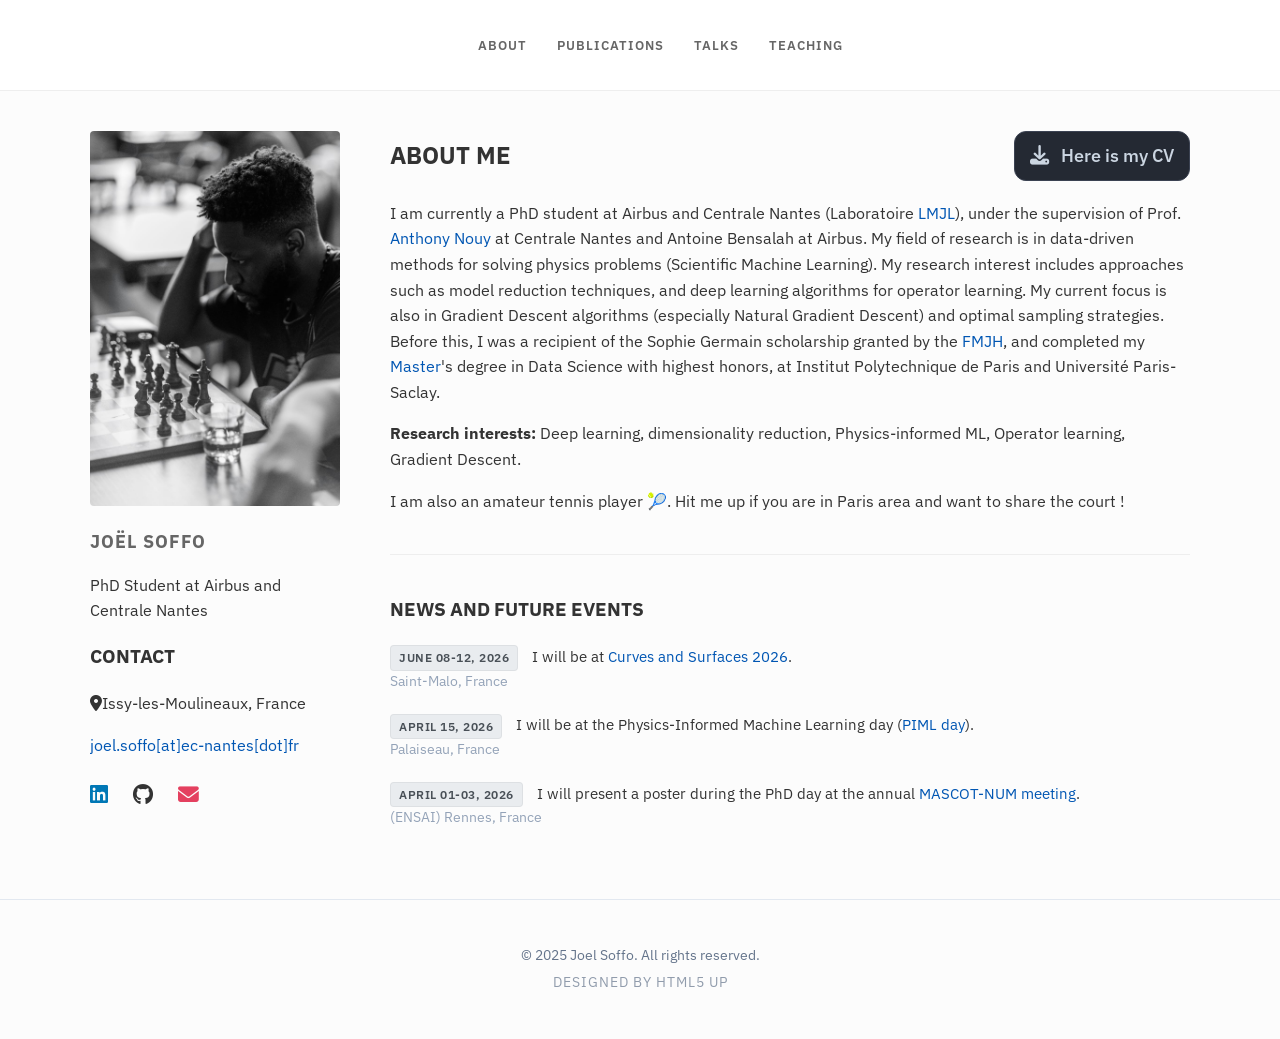
==== index.html @ 0dc975a4 "add head pic" ====
<!DOCTYPE html>
<html lang="en">
<head>
    <meta charset="UTF-8">
    <meta name="viewport" content="width=device-width, initial-scale=1.0">
    <title> Joel Soffo</title>
    <link rel="icon" type="image/jpeg" href="Figures/roblox.jpeg">
    <link rel="stylesheet" href="style.css">
    <link href="https://fonts.googleapis.com/css2?family=IBM+Plex+Sans:wght@300;400;600&display=swap" rel="stylesheet">
  <link rel="stylesheet" href="https://cdnjs.cloudflare.com/ajax/libs/font-awesome/6.5.1/css/all.min.css">
</head>
<body>

    <nav>
        <ul>
            <li><a href="index.html">ABOUT</a></li>
            <li><a href="publications.html">PUBLICATIONS</a></li>
<!--            <li><a href="#softwares">SOFTWARES</a></li>-->
            <li><a href="talks.html">TALKS</a></li>
            <li><a href="teaching.html">TEACHING</a></li>
        </ul>
    </nav>

    <main class="container">
        <aside class="sidebar">
            <img src="Figures/photo_joel.jpeg" alt="Profile Picture" class="profile-img">
            <h2>Joël Soffo</h2>
            <p class="title">PhD Student at Airbus and Centrale Nantes</p>

            <div class="contact-info">
                <h3>CONTACT</h3>
                <p><i class="fas fa-map-marker-alt"> </i>Issy-les-Moulineaux, France</p>
                <p><a href="joel.soffo@ec-nantes.fr">joel.soffo[at]ec-nantes[dot]fr</a></p>
            </div>

            <div class="social-links">
<!--                <a href="#">📧</a> <a href="#">🐙</a> <a href="#">🔗</a>-->
                <a href="https://fr.linkedin.com/in/joelsoffo" target="_blank" style="color: #0077b5;">
          <i class="fab fa-linkedin"></i>
              </a>
                <a href="https://github.com/JoelSOFFO" target="_blank" style="color: #333;">
            <i class="fab fa-github"></i>
          </a>
                <a href="joel.soffo@ec-nantes.fr" style="color: #e4405f;">
            <i class="fas fa-envelope"></i>
          </a>
            </div>
        </aside>

        <section class="content">
            <div id="about">
                <div class="header-flex">
                <h1>ABOUT ME</h1>
                 <a href="Figures/CV_Joel_Soffo.pdf" class="download-btn" target="_blank">
                  <i class="fa-solid fa-download"></i>
                  <span>Here is my CV</span>
              </a>
                  </div>
                <p>I am currently a PhD student at Airbus and Centrale Nantes (Laboratoire <a href="https://www.math.sciences.univ-nantes.fr/">LMJL</a>),
                    under the supervision of Prof. <a href="https://anthony-nouy.github.io/">Anthony Nouy</a> at Centrale Nantes and Antoine Bensalah at Airbus.
                My field of research is in data-driven methods for solving physics problems (Scientific Machine Learning).
                My research interest includes approaches such as model reduction techniques,
                  and deep learning algorithms for operator learning.
                  My current focus is also in Gradient Descent algorithms (especially Natural Gradient Descent)
                  and optimal sampling strategies.

                  <br>
                  Before this, I was a recipient of the Sophie Germain scholarship granted by the <a href="https://www.fondation-hadamard.fr/en/">FMJH</a>,
                    and completed my <a href="https://www.ip-paris.fr/en/education/masters/applied-mathematics-and-statistics-program/master-year-2-data-science">Master</a>'s degree
                    in Data Science with highest honors, at Institut Polytechnique de Paris and Université Paris-Saclay.
                </p>
                <p>
                  <strong> Research interests:</strong> Deep learning, dimensionality reduction, Physics-informed ML, Operator learning, Gradient Descent.
                </p>
              <p>
                 I am also an amateur tennis player 🎾.
                Hit me up if you are in Paris area and want to share the court !
              </p>

<!--                <p>Check out my <a href="cv.pdf">CV as of 2026</a>.</p>-->
            </div>

            <hr>

            <div id="events">

                <h3>NEWS AND FUTURE EVENTS</h3>
                <ul class="pub-list">
                     <li>
                        <span class="date-tag">June 08-12, 2026</span>
                        I will be at <a href="https://cs2026.sciencesconf.org/">Curves and Surfaces 2026</a>.

                       <span class="address-info"> Saint-Malo, France</span>
                    </li>
                    <li>
                        <span class="date-tag">April 15, 2026</span>
                        I will be at the Physics-Informed Machine Learning day (<a href="https://pimlday26.sciencesconf.org/">PIML day</a>).
                      <span class="address-info">Palaiseau, France</span>
                    </li>
                    <li>
                        <span class="date-tag">April 01-03, 2026</span>
                        I will present a poster during the PhD day at the annual <a href="https://uq.math.cnrs.fr/mascotnum2026">MASCOT-NUM meeting</a>.
                      <span class="address-info">(ENSAI) Rennes, France</span>
                    </li>
                </ul>
            </div>
        </section>
    </main>
<footer>
    <div class="footer-content">
        <p>&copy; 2025 Joel Soffo. All rights reserved.</p>
        <p class="design-credit">Designed by HTML5 UP</p>
    </div>
</footer>
</body>
</html>
---- style.css ----
:root {
    --bg-color: #fcfcfc; /* Soft off-white */
    --sidebar-bg: #ffffff;
    --text-main: #333333;
    --text-muted: #666666;
    --accent-color: #0056b3; /* Professional Blue */
    --border-color: #eeeeee;
}

body {
    /*font-family: 'Inter', sans-serif;*/
    font-family: 'IBM Plex Sans', sans-serif;
    background-color: var(--bg-color);
    color: var(--text-main);
    line-height: 1.6;
    margin: 0;
}

nav {
    border-bottom: 1px solid var(--border-color);
    padding: 1rem 0;
    position: sticky;
    top: 0;
    background: white;
    z-index: 100;
}

nav ul {
    display: flex;
    justify-content: center;
    list-style: none;
    gap: 30px;
}

nav a {
    text-decoration: none;
    color: var(--text-muted);
    font-size: 0.8rem;
    letter-spacing: 1px;
    font-weight: 600;
}

.container {
    display: flex;
    max-width: 1100px;
    margin: 40px auto;
    gap: 50px;
    padding: 0 20px;
}

.sidebar {
    flex: 1;
    max-width: 250px;
}

.profile-img {
    width: 100%;
    border-radius: 4px;
    filter: grayscale(10%);
}

.content {
    flex: 3;
}

h1 { font-size: 1.5rem; margin-bottom: 20px; }
h2 { font-size: 1.1rem; color: var(--text-muted); text-transform: uppercase; letter-spacing: 1px; }

hr { border: 0; border-top: 1px solid var(--border-color); margin: 40px 0; }

.pub-list {
    list-style: none;
    padding: 0;
}

.pub-list li {
    margin-bottom: 20px;
    font-size: 0.95rem;
}

.journal-tag {
    color: #d9534f; /* Subtle red like in the screenshot */
    font-weight: bold;
    font-size: 0.8rem;
    margin-right: 10px;
}

a { color: var(--accent-color); text-decoration: none; }
a:hover { text-decoration: underline; }

@media (max-width: 768px) {
    .container { flex-direction: column; }
    .sidebar { max-width: 100%; text-align: center; }
}

.social-links {
    display: flex;       /* Aligns them in a row */
    gap: 25px;           /* Adjust this number for more/less space between icons */
    margin-top: 20px;    /* Adds space above the icon row */
    justify-content: flex-start; /* Aligns them to the left; use 'center' if you prefer */
}

.social-links a {
    font-size: 1.3rem;   /* Makes the icons bigger (1.5x the standard text size) */
    transition: transform 0.2s ease-in-out, opacity 0.2s;
    text-decoration: none;
}

/* Add a cool hover effect */
.social-links a:hover {
    transform: scale(1.2); /* Slightly grows the icon when you hover over it */
    opacity: 0.8;
}

.date-tag {
    display: inline-block;
    background-color: #e9ecef; /* Light grey background */
    color: #495057;            /* Darker grey text */
    font-size: 0.75rem;        /* Small and tidy */
    font-weight: 600;
    padding: 2px 8px;
    border-radius: 4px;
    margin-right: 10px;        /* Space before the title */
    vertical-align: middle;
    text-transform: uppercase;
    letter-spacing: 0.5px;
    border: 1px solid rgba(0,0,0,0.05); /* Very faint border for depth */
}

/* Optional: Different color for 'In Press' or 'Upcoming' */
.date-tag.highlight {
    background-color: #d1e7dd; /* Light green */
    color: #0f5132;
}

/*.address-tag {*/
/*    !*background-color: #e0e7ff; !* Soft Indigo *!*!*/
/*    color: #4338ca;*/
/*    border: 1px solid #c7d2fe;*/
/*}*/
/*.address-tag::before {*/
/*    content: "\f3c5"; !* Font Awesome Map Marker *!*/
/*    font-family: "Font Awesome 6 Free";*/
/*    font-weight: 900;*/
/*    margin-left: 20px;*/
/*    font-size: 0.9rem;*/
/*}*/

/*.address-text {*/
/*    content: "\f3c5";*/
/*    color: #94a3b8; !* A light slate grey *!*/
/*    font-size: 0.85rem;*/
/*    font-weight: 400;*/
/*    margin-left: 25px; !* Added space here *!*/
/*    display: inline-flex;*/
/*    align-items: center;*/
/*}*/

/*.address-text i {*/
/*    margin-right: 5px;*/
/*    font-size: 0.8rem;*/
/*}*/

.address-info {
    color: #94a3b8;
    font-size: 0.85rem;
    display: flex;
    align-items: center;
    gap: 6px;           /* Space between the marker and the city name */
    white-space: nowrap;
}

.address-info i {
    color: #6366f1;     /* A nice indigo for the marker to make it pop slightly */
}

.activity-content {
    color: #334155;
    line-height: 1.5;
}

.sub-list {
    list-style-type: circle; /* Changes the dot to a hollow circle for sub-items */
    padding-left: 25px;
    margin-top: 8px;
    color: #64748b; /* Lighter grey for sub-items */
}

.sub-list li {
    margin-bottom: 5px;
    font-weight: 400; /* Normal weight for sub-details */
    font-size: 0.9rem;
}

/*.address-talks {*/
/*    color: #94a3b8;*/
/*    font-size: 0.85rem;*/
/*    display: flex;*/
/*    !*align-items: center;*!*/
/*    !*gap: 6px;           !* Space between the marker and the city name *!*!*/
/*    !*white-space: nowrap;*!*/
/*}*/

.muted-text {
    color: #64748b;
}

.download-btn {
    display: inline-flex;
    align-items: center;
    justify-content: center;
    gap: 12px;                  /* Space between icon and text */
    background-color: #242933;   /* The dark slate color from your image */
    color: #cbd5e1;             /* The light grey text color */
    padding: 10px 15px;
    border-radius: 12px;        /* Smooth rounded corners */
    text-decoration: none;
    font-weight: 550;
    font-size: 1.1rem;
    border: 1px solid #3b4252;  /* Subtle border for depth */
    transition: all 0.2s ease;
    cursor: pointer;
}

/* Hover effect to make it feel interactive */
.download-btn:hover {
    background-color: #2e3440;
    color: #ffffff;
    transform: translateY(-2px); /* Slight lift on hover */
    box-shadow: 0 4px 8px rgba(0, 0, 0, 0.2);
}

.download-btn i {
    font-size: 1.2rem;
}

.header-flex {
    display: flex;
    justify-content: space-between; /* Pushes items to opposite ends */
    align-items: center;           /* Vertically centers the title and button */
    margin-bottom: 20px;           /* Space between header and paragraph */
}

.header-flex h1 {
    margin: 0;                     /* Removes default margin to keep alignment perfect */
}

footer {
    width: 100%;
    padding: 40px 0;
    margin-top: 50px;
    border-top: 1px solid #e2e8f0; /* Subtle line to separate from content */
    text-align: center;
}

.footer-content p {
    color: #64748b; /* That Slate Grey (#64748b) we liked */
    font-size: 0.85rem;
    margin: 5px 0;
}

.design-credit {
    font-size: 0.75rem;
    text-transform: uppercase;
    letter-spacing: 1px;
    opacity: 0.7;
}
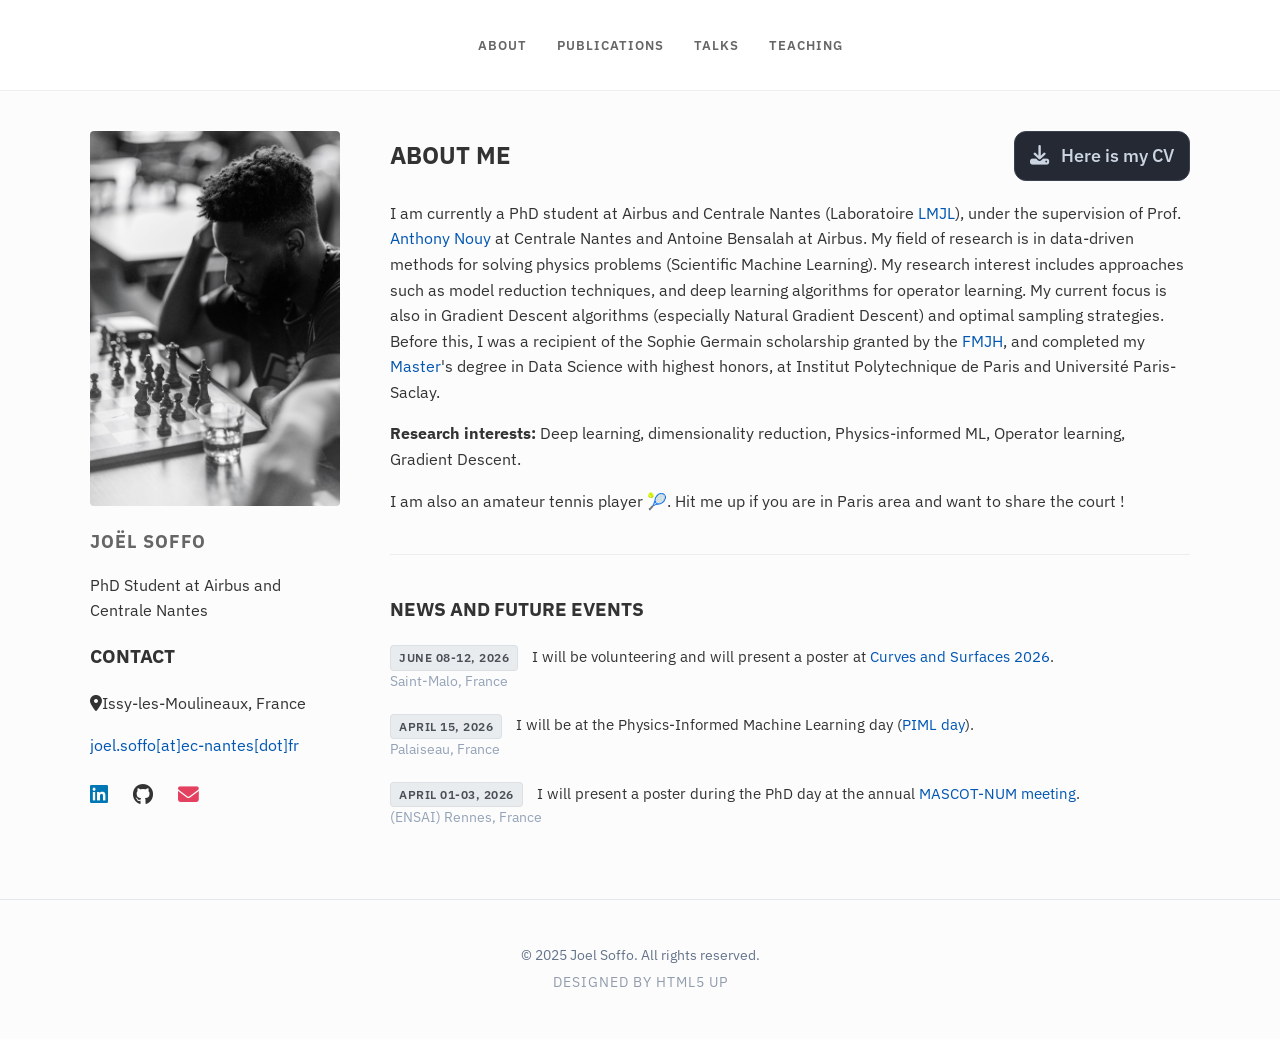
==== commit 827a37f1: "add incoming event" ====
--- a/index.html
+++ b/index.html
@@ -88,7 +88,7 @@
                 <ul class="pub-list">
                      <li>
                         <span class="date-tag">June 08-12, 2026</span>
-                        I will be at <a href="https://cs2026.sciencesconf.org/">Curves and Surfaces 2026</a>.
+                        I will be volunteering and will present a poster at <a href="https://cs2026.sciencesconf.org/">Curves and Surfaces 2026</a>.
 
                        <span class="address-info"> Saint-Malo, France</span>
                     </li>
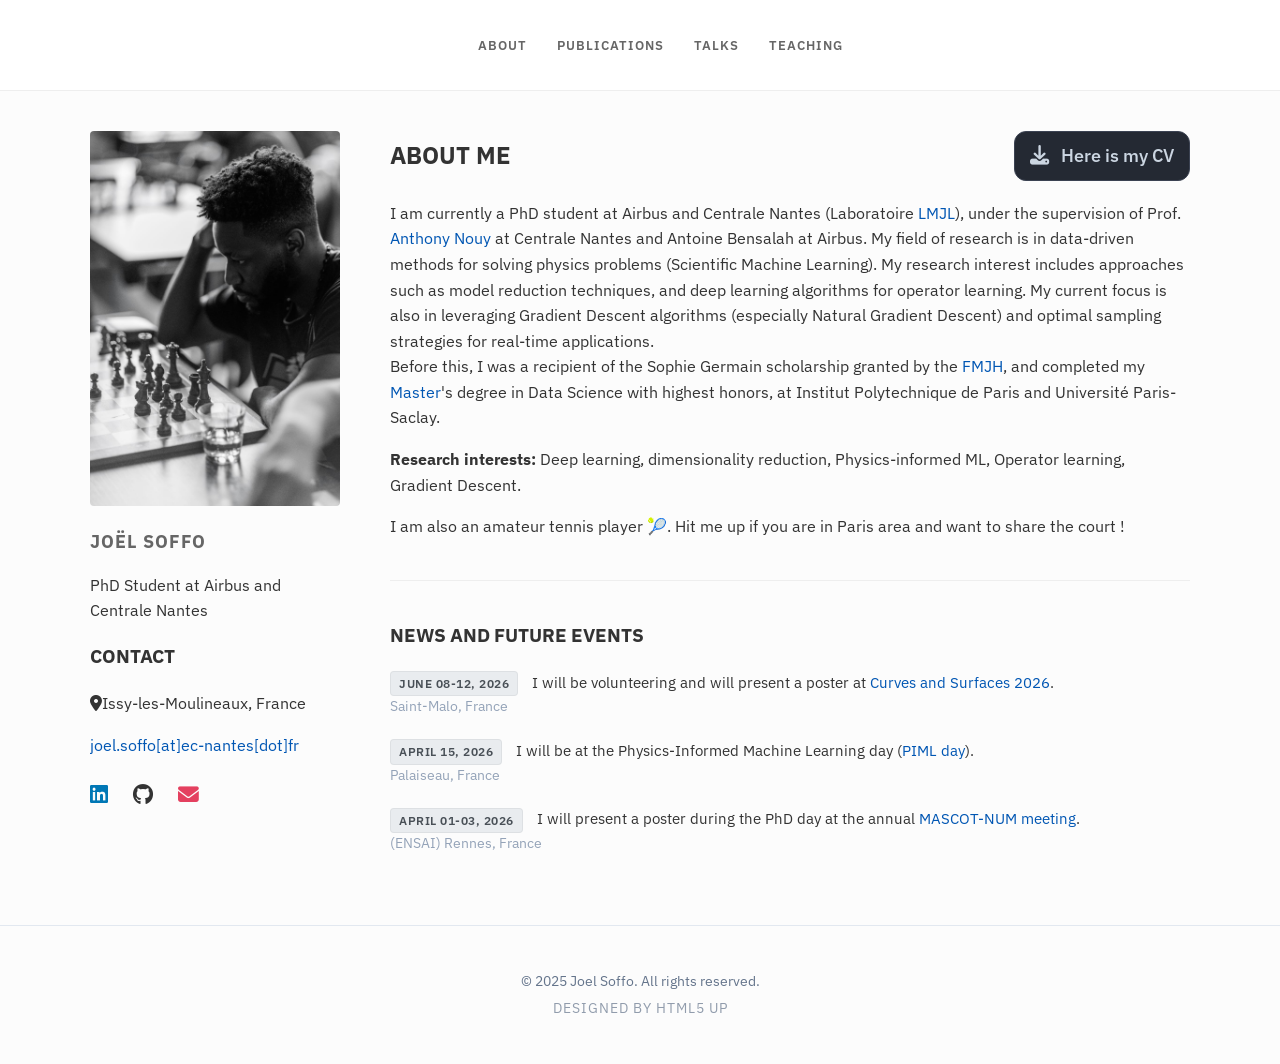
==== commit 9fe73c6e: "update index" ====
--- a/index.html
+++ b/index.html
@@ -61,8 +61,8 @@
                 My field of research is in data-driven methods for solving physics problems (Scientific Machine Learning).
                 My research interest includes approaches such as model reduction techniques,
                   and deep learning algorithms for operator learning.
-                  My current focus is also in Gradient Descent algorithms (especially Natural Gradient Descent)
-                  and optimal sampling strategies.
+                  My current focus is also in leveraging Gradient Descent algorithms (especially Natural Gradient Descent)
+                  and optimal sampling strategies for real-time applications.
 
                   <br>
                   Before this, I was a recipient of the Sophie Germain scholarship granted by the <a href="https://www.fondation-hadamard.fr/en/">FMJH</a>,
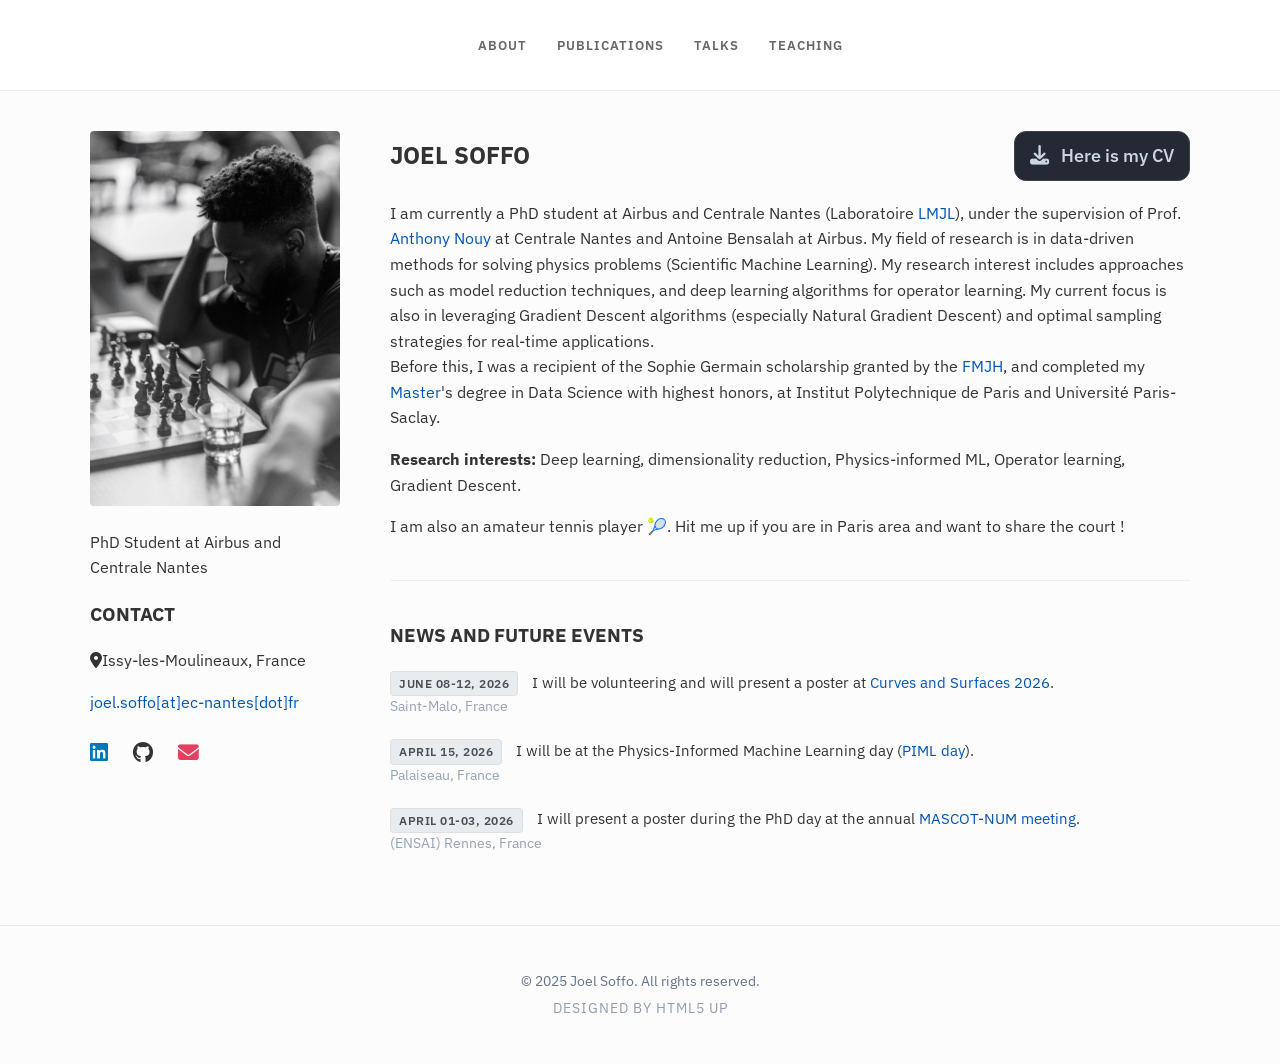
==== commit e05898fe: "update index" ====
--- a/index.html
+++ b/index.html
@@ -3,7 +3,7 @@
 <head>
     <meta charset="UTF-8">
     <meta name="viewport" content="width=device-width, initial-scale=1.0">
-    <title> Joel Soffo</title>
+    <title> Joel Soffo </title>
     <link rel="icon" type="image/jpeg" href="Figures/roblox.jpeg">
     <link rel="stylesheet" href="style.css">
     <link href="https://fonts.googleapis.com/css2?family=IBM+Plex+Sans:wght@300;400;600&display=swap" rel="stylesheet">
@@ -24,7 +24,6 @@
     <main class="container">
         <aside class="sidebar">
             <img src="Figures/photo_joel.jpeg" alt="Profile Picture" class="profile-img">
-            <h2>Joël Soffo</h2>
             <p class="title">PhD Student at Airbus and Centrale Nantes</p>
 
             <div class="contact-info">
@@ -50,7 +49,7 @@
         <section class="content">
             <div id="about">
                 <div class="header-flex">
-                <h1>ABOUT ME</h1>
+                <h1>JOEL SOFFO</h1>
                  <a href="Figures/CV_Joel_Soffo.pdf" class="download-btn" target="_blank">
                   <i class="fa-solid fa-download"></i>
                   <span>Here is my CV</span>
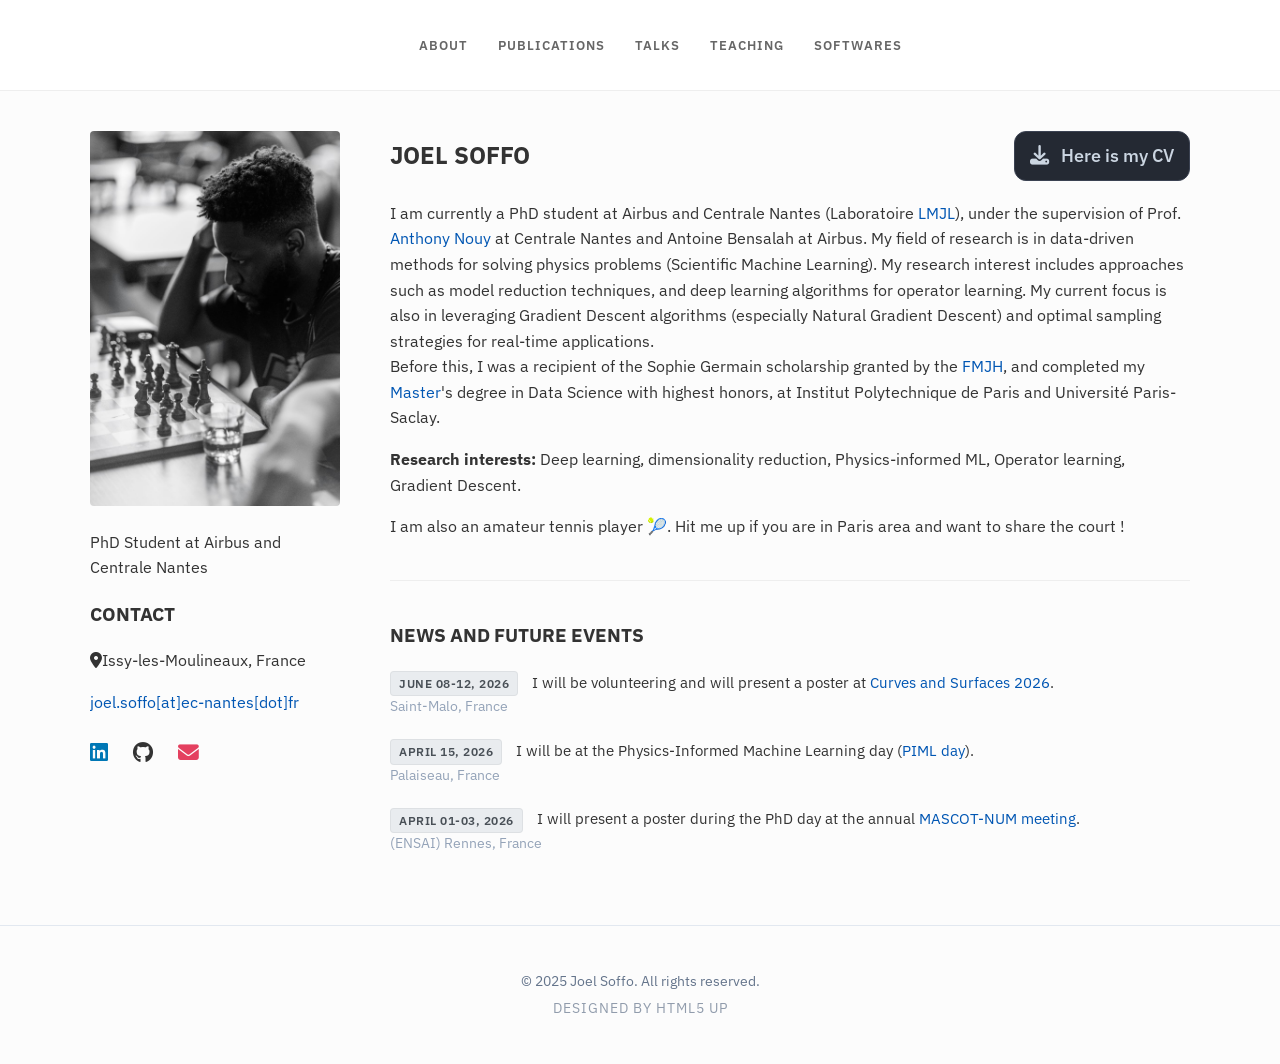
==== commit be3bbf44: "updates" ====
--- a/index.html
+++ b/index.html
@@ -2,7 +2,8 @@
 <html lang="en">
 <head>
     <meta charset="UTF-8">
-    <meta name="viewport" content="width=device-width, initial-scale=1.0">
+<!--    <meta name="viewport" content="width=device-width, initial-scale=1.0">-->
+    <meta name="author" content="Joel Soffo">
     <title> Joel Soffo </title>
     <link rel="icon" type="image/jpeg" href="Figures/roblox.jpeg">
     <link rel="stylesheet" href="style.css">
@@ -18,6 +19,7 @@
 <!--            <li><a href="#softwares">SOFTWARES</a></li>-->
             <li><a href="talks.html">TALKS</a></li>
             <li><a href="teaching.html">TEACHING</a></li>
+            <li><a href="softwares.html">SOFTWARES</a></li>
         </ul>
     </nav>
 
--- a/style.css
+++ b/style.css
@@ -265,3 +265,86 @@
     letter-spacing: 1px;
     opacity: 0.7;
 }
+
+#software h3 {
+    margin-top: 2rem;
+}
+
+.software-group {
+    margin-bottom: 2.5rem;
+}
+
+.software-group h4 {
+    font-weight: 600;
+    font-size: 1rem;
+    text-transform: uppercase;
+    letter-spacing: 0.05em;
+    border-bottom: 1px solid #e0e0e0;
+    padding-bottom: 0.5rem;
+    margin-bottom: 1rem;
+    color: #333;
+}
+
+.software-grid {
+    display: grid;
+    grid-template-columns: repeat(auto-fill, minmax(220px, 1fr));
+    gap: 1.5rem;
+}
+
+.software-card {
+    display: block;
+    text-decoration: none;
+    color: inherit;
+    background: #fff;
+    border-radius: 12px;
+    overflow: hidden;
+    box-shadow: 0 1px 4px rgba(0,0,0,0.08);
+    border-top: 4px solid #2b6cb0; /* accent color, vary per category */
+    transition: transform 0.15s ease, box-shadow 0.15s ease;
+}
+
+.software-card:hover {
+    transform: translateY(-3px);
+    box-shadow: 0 6px 16px rgba(0,0,0,0.12);
+}
+
+.software-card .card-image {
+    background: #f4f4f5;
+    display: flex;
+    align-items: center;
+    justify-content: center;
+    height: 160px;
+    padding: 1rem;
+}
+
+.software-card .card-image img {
+    max-width: 100%;
+    max-height: 100%;
+    object-fit: contain;
+}
+
+.software-card .card-body {
+    padding: 1rem 1.2rem 1.4rem;
+}
+
+.software-card h5 {
+    font-weight: 600;
+    letter-spacing: 0.08em;
+    font-size: 0.95rem;
+    margin: 0 0 0.5rem;
+}
+
+.software-card p {
+    font-size: 0.88rem;
+    color: #555;
+    line-height: 1.4;
+    margin: 0 0 0.8rem;
+}
+
+.software-card .tag {
+    font-size: 0.72rem;
+    letter-spacing: 0.08em;
+    font-weight: 600;
+    color: #888;
+    text-transform: uppercase;
+}
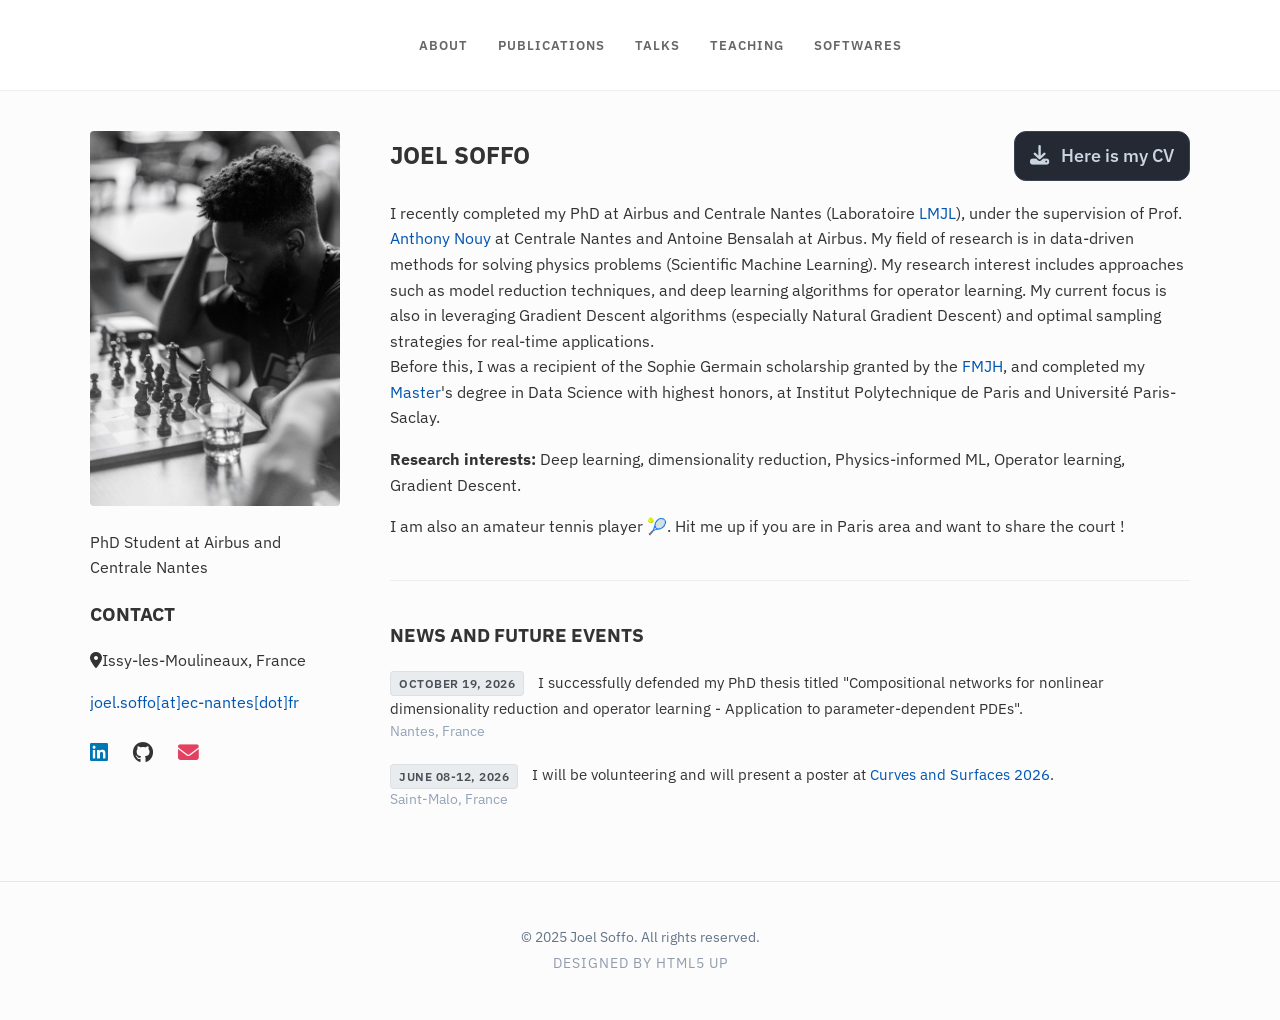
==== commit 1114463d: "edit index" ====
--- a/index.html
+++ b/index.html
@@ -52,12 +52,13 @@
             <div id="about">
                 <div class="header-flex">
                 <h1>JOEL SOFFO</h1>
-                 <a href="Figures/CV_Joel_Soffo.pdf" class="download-btn" target="_blank">
+                 <a href="Figures/Joel_Soffo_resume.pdf" class="download-btn" target="_blank">
                   <i class="fa-solid fa-download"></i>
                   <span>Here is my CV</span>
               </a>
                   </div>
-                <p>I am currently a PhD student at Airbus and Centrale Nantes (Laboratoire <a href="https://www.math.sciences.univ-nantes.fr/">LMJL</a>),
+                <p>
+                    I recently completed my PhD at Airbus and Centrale Nantes (Laboratoire <a href="https://www.math.sciences.univ-nantes.fr/">LMJL</a>),
                     under the supervision of Prof. <a href="https://anthony-nouy.github.io/">Anthony Nouy</a> at Centrale Nantes and Antoine Bensalah at Airbus.
                 My field of research is in data-driven methods for solving physics problems (Scientific Machine Learning).
                 My research interest includes approaches such as model reduction techniques,
@@ -87,21 +88,17 @@
 
                 <h3>NEWS AND FUTURE EVENTS</h3>
                 <ul class="pub-list">
+                   <li>
+                        <span class="date-tag">October 19, 2026</span>
+                        I successfully defended my PhD thesis titled "Compositional networks for nonlinear dimensionality reduction
+                       and operator learning - Application to parameter-dependent PDEs".
+                       <span class="address-info"> Nantes, France</span>
+                    </li>
                      <li>
                         <span class="date-tag">June 08-12, 2026</span>
                         I will be volunteering and will present a poster at <a href="https://cs2026.sciencesconf.org/">Curves and Surfaces 2026</a>.
 
                        <span class="address-info"> Saint-Malo, France</span>
-                    </li>
-                    <li>
-                        <span class="date-tag">April 15, 2026</span>
-                        I will be at the Physics-Informed Machine Learning day (<a href="https://pimlday26.sciencesconf.org/">PIML day</a>).
-                      <span class="address-info">Palaiseau, France</span>
-                    </li>
-                    <li>
-                        <span class="date-tag">April 01-03, 2026</span>
-                        I will present a poster during the PhD day at the annual <a href="https://uq.math.cnrs.fr/mascotnum2026">MASCOT-NUM meeting</a>.
-                      <span class="address-info">(ENSAI) Rennes, France</span>
                     </li>
                 </ul>
             </div>
